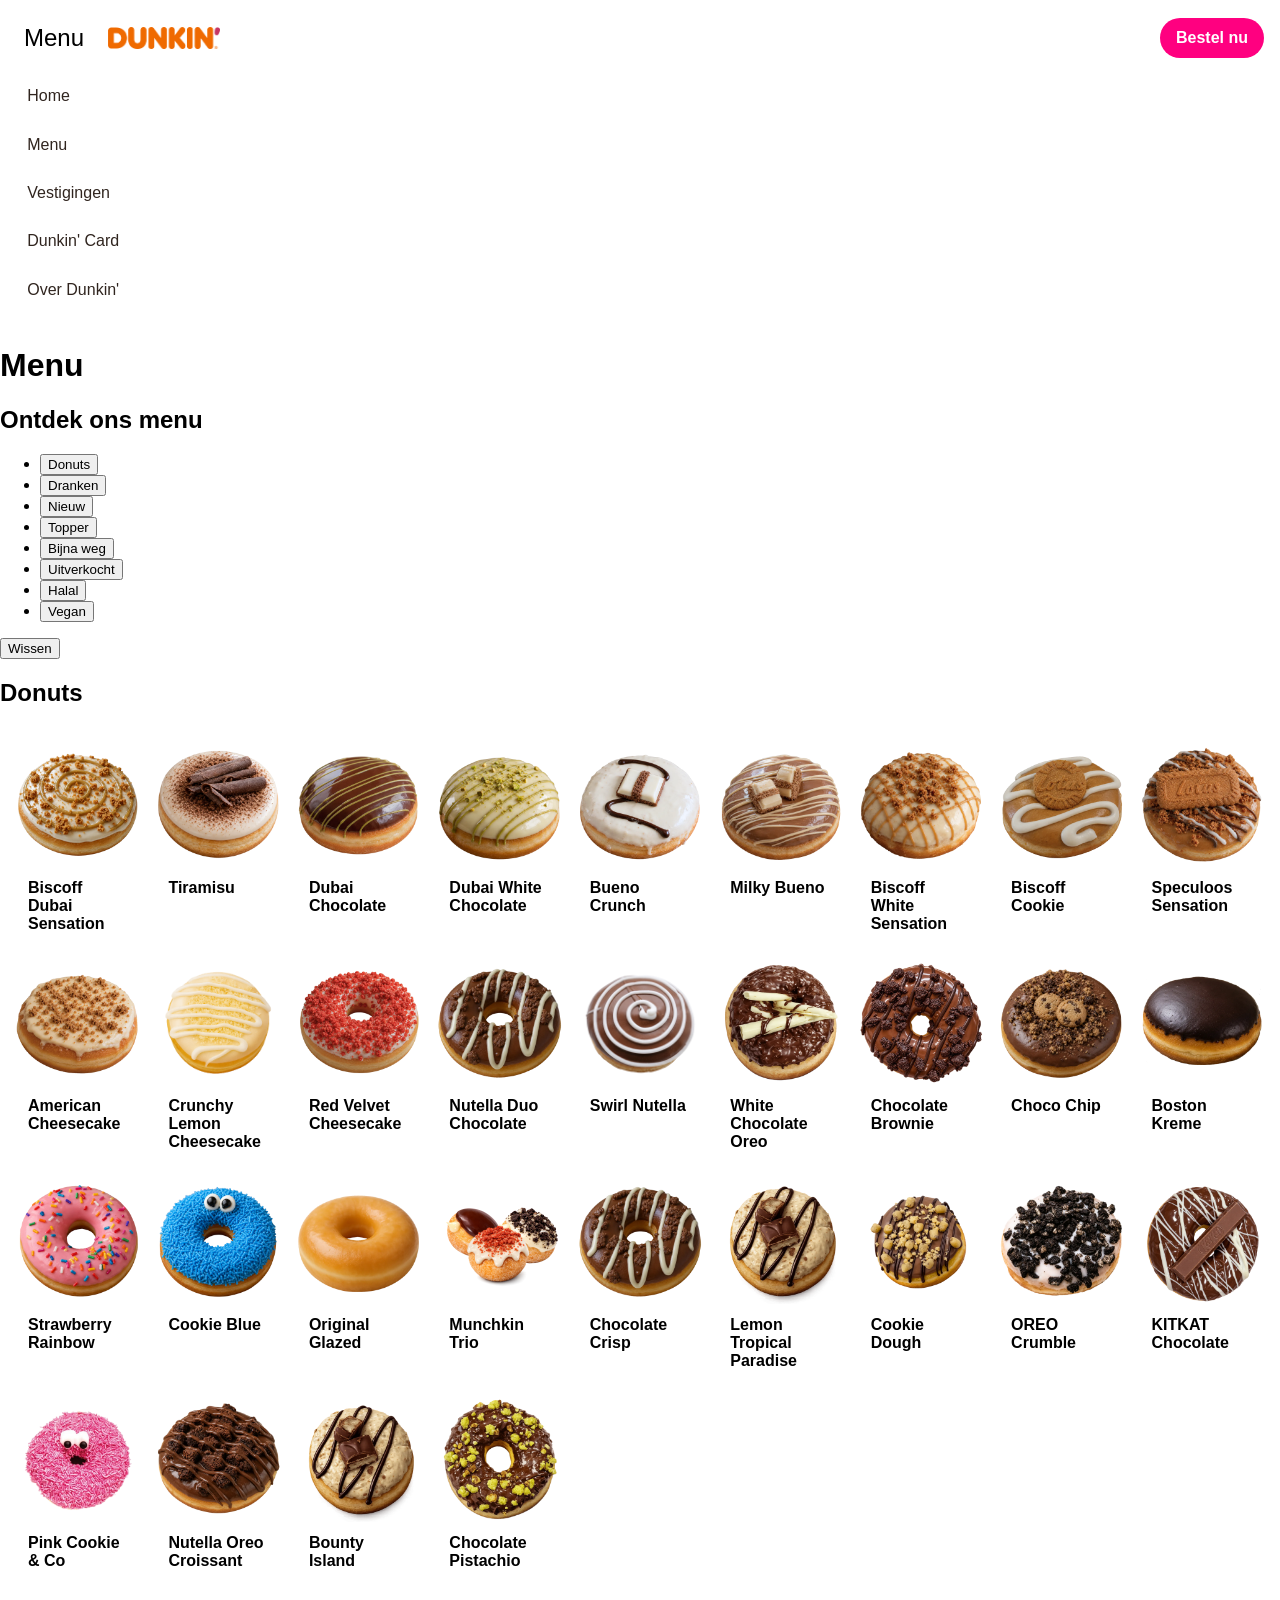
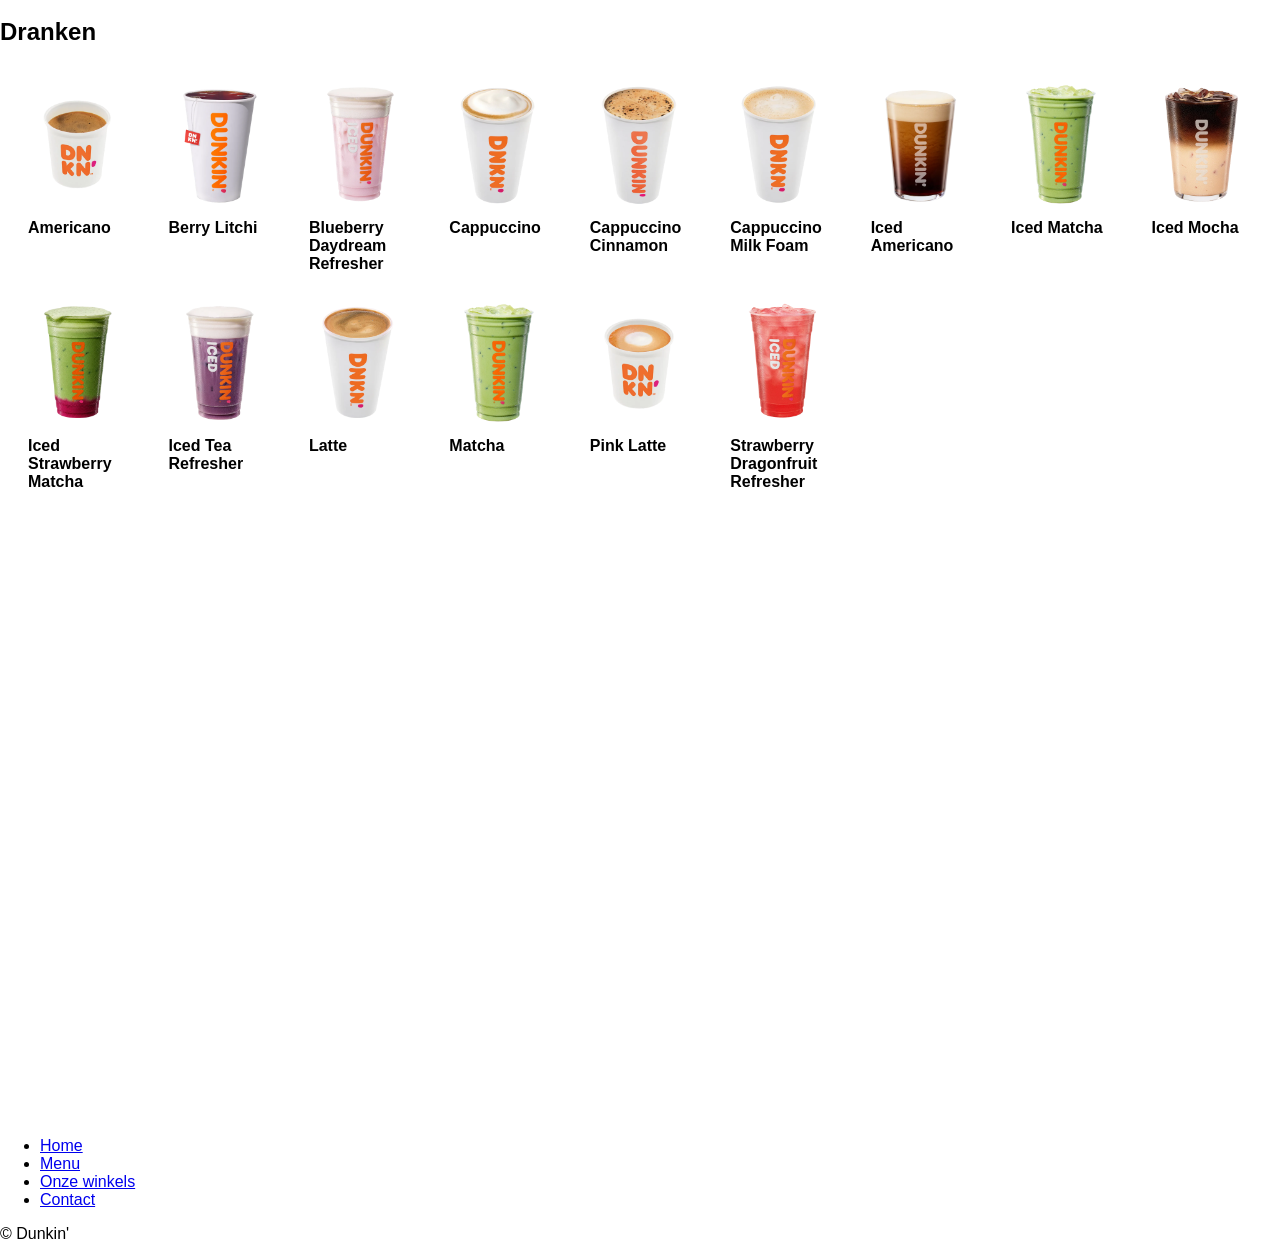
==== menu.html @ abeba7f8 "update website" ====
<!DOCTYPE html>
<html lang="en">

<head>
    <meta charset="UTF-8">
    <meta name="viewport" content="width=device-width, initial-scale=1.0">
    
    <title>menupage</title>
    <link href="styles/style.css"rel="stylesheet">
    <link rel="icon"  type="image/svg+xml" href="images/index_images/logos/dunkin_logo_klein.png">

</head>
<body>
    
    <header>

                <nav>

            <button type="button">
                Menu
            </button>

            <a href="index.html">
                <img src="images/index_images/logos/dunkin_logo_oranje.png" alt="Dunkin' home">
            </a>

            <a href="#">
                Bestel nu
            </a>

            
            <ul>
                <li>
                    <a href="index.html">Home</a>
                </li>

                <li>
                    <a href="menu.html">Menu</a>
                </li>

                <li>
                    <a href="#">Vestigingen</a>
                </li>

                <li>
                    <a href="#">Dunkin' Card</a>
                </li>

                <li>
                    <a href="#">Over Dunkin'</a>
                </li>
            </ul>

        </nav>

    </header>


    <main>

        <h1>Menu</h1>


        <section>

            <h2>Ontdek ons menu</h2>

            <nav>
                <ul>
                    <li>
                        <button type="button">Donuts</button>
                    </li>

                    <li>
                        <button type="button">Dranken</button>
                    </li>

                    <li>
                        <button type="button">Nieuw</button>
                    </li>

                    <li>
                        <button type="button">Topper</button>
                    </li>

                    <li>
                        <button type="button">Bijna weg</button>
                    </li>

                    <li>
                        <button type="button">Uitverkocht</button>
                    </li>

                    <li>
                        <button type="button">Halal</button>
                    </li>

                    <li>
                        <button type="button">Vegan</button>
                    </li>
                </ul>

                <button type="button">Wissen</button>
            </nav>

        </section>


        <section>

            <h2>Donuts</h2>

            <ul>

                <li>
                    <article>
                        <img
                            src="images/menu_images/speculoos_sensation.webp"
                            alt="Biscoff Dubai Sensation">
                        <h3>Biscoff Dubai Sensation</h3>
                    </article>
                </li>

                <li>
                    <article>
                        <img
                            src="images/menu_images/tiramisu_2.webp"
                            alt="Tiramisu">
                        <h3>Tiramisu</h3>
                    </article>
                </li>

                <li>
                    <article>
                        <img
                            src="images/menu_images/nutella_duo_chocolate.webp"
                            alt="Dubai Chocolate">
                        <h3>Dubai Chocolate</h3>
                    </article>
                </li>

                <li>
                    <article>
                        <img
                            src="images/menu_images/white_chocolate_pistachio.webp"
                            alt="Dubai White Chocolate">
                        <h3>Dubai White Chocolate</h3>
                    </article>
                </li>

                <li>
                    <article>
                        <img
                            src="images/menu_images/dubai_white_chocolate.webp"
                            alt="Bueno Crunch">
                        <h3>Bueno Crunch</h3>
                    </article>
                </li>

                <li>
                    <article>
                        <img
                            src="images/menu_images/biscoff_dubai_sensation.webp"
                            alt="Milky Bueno">
                        <h3>Milky Bueno</h3>
                    </article>
                </li>

                <li>
                    <article>
                        <img
                            src="images/index_images/product_fotos/donut_wit_glazuur_karamel.webp"
                            alt="Biscoff White Sensation">
                        <h3>Biscoff White Sensation</h3>
                    </article>
                </li>

                <li>
                    <article>
                        <img
                            src="images/menu_images/biscoff_cookie.webp"
                            alt="Biscoff Cookie">
                        <h3>Biscoff Cookie</h3>
                    </article>
                </li>

                <li>
                    <article>
                        <img
                            src="images/menu_images/biscoff_cookie_2.webp"
                            alt="Speculoos Sensation">
                        <h3>Speculoos Sensation</h3>
                    </article>
                </li>

                <li>
                    <article>
                        <img
                            src="images/menu_images/cookie_dough_2.webp"
                            alt="American Cheesecake">
                        <h3>American Cheesecake</h3>
                    </article>
                </li>

                <li>
                    <article>
                        <img
                            src="images/menu_images/crunchy_lemon_cheesecake.png"
                            alt="Crunchy Lemon Cheesecake">
                        <h3>Crunchy Lemon Cheesecake</h3>
                    </article>
                </li>

                <li>
                    <article>
                        <img
                            src="images/menu_images/red_velvet_cheesecake.webp"
                            alt="Red Velvet Cheesecake">
                        <h3>Red Velvet Cheesecake</h3>
                    </article>
                </li>

                <li>
                    <article>
                        <img
                            src="images/index_images/product_fotos/donut_chocolade_witte_drizzle.webp"
                            alt="Nutella Duo Chocolate">
                        <h3>Nutella Duo Chocolate</h3>
                    </article>
                </li>

                <li>
                    <article>
                        <img
                            src="images/menu_images/swirl_nutella.png"
                            alt="Swirl Nutella">
                        <h3>Swirl Nutella</h3>
                    </article>
                </li>

                <li>
                    <article>
                        <img
                            src="images/menu_images/white_chocolate_oreo.webp"
                            alt="White Chocolate Oreo">
                        <h3>White Chocolate Oreo</h3>
                    </article>
                </li>

                <li>
                    <article>
                        <img
                            src="images/menu_images/chocolate_brownie.webp"
                            alt="Chocolate Brownie">
                        <h3>Chocolate Brownie</h3>
                    </article>
                </li>

                <li>
                    <article>
                        <img
                            src="images/menu_images/oreo_crumble.webp"
                            alt="Choco Chip">
                        <h3>Choco Chip</h3>
                    </article>
                </li>

                <li>
                    <article>
                        <img
                            src="images/menu_images/boston_kreme.webp"
                            alt="Boston Kreme">
                        <h3>Boston Kreme</h3>
                    </article>
                </li>

                <li>
                    <article>
                        <img
                            src="images/menu_images/strawberry_rainbow.webp"
                            alt="Strawberry Rainbow">
                        <h3>Strawberry Rainbow</h3>
                    </article>
                </li>

                <li>
                    <article>
                        <img
                            src="images/menu_images/cookie_blue.webp"
                            alt="Cookie Blue">
                        <h3>Cookie Blue</h3>
                    </article>
                </li>

                <li>
                    <article>
                        <img
                            src="images/menu_images/original_glazed.webp"
                            alt="Original Glazed">
                        <h3>Original Glazed</h3>
                    </article>
                </li>

                <li>
                    <article>
                        <img
                            src="images/menu_images/munchkins.png"
                            alt="Munchkin Trio">
                        <h3>Munchkin Trio</h3>
                    </article>
                </li>

                <li>
                    <article>
                        <img
                            src="images/menu_images/chocolate_crisp.webp"
                            alt="Chocolate Crisp">
                        <h3>Chocolate Crisp</h3>
                    </article>
                </li>

                <li>
                    <article>
                        <img
                            src="images/menu_images/lemon_tropical_paradise.webp"
                            alt="Lemon Tropical Paradise">
                        <h3>Lemon Tropical Paradise</h3>
                    </article>
                </li>

                <li>
                    <article>
                        <img
                            src="images/index_images/product_fotos/donut_chocolade_pinda.webp"
                            alt="Cookie Dough">
                        <h3>Cookie Dough</h3>
                    </article>
                </li>

                <li>
                    <article>
                        <img
                            src="images/menu_images/oreo_crumble_2.webp"
                            alt="OREO Crumble">
                        <h3>OREO Crumble</h3>
                    </article>
                </li>

                <li>
                    <article>
                        <img
                            src="images/menu_images/kitkat_chocolate.webp"
                            alt="KITKAT Chocolate">
                        <h3>KITKAT Chocolate</h3>
                    </article>
                </li>

                <li>
                    <article>
                        <img
                            src="images/menu_images/pink_cookie_and_co.webp"
                            alt="Pink Cookie &amp; Co">
                        <h3>Pink Cookie &amp; Co</h3>
                    </article>
                </li>

                <li>
                    <article>
                        <img
                            src="images/menu_images/cookie_dough.webp"
                            alt="Nutella Oreo Croissant">
                        <h3>Nutella Oreo Croissant</h3>
                    </article>
                </li>

                <li>
                    <article>
                        <img
                            src="images/menu_images/lemon_tropical_paradise.webp"
                            alt="Bounty Island">
                        <h3>Bounty Island</h3>
                    </article>
                </li>

                <li>
                    <article>
                        <img
                            src="images/menu_images/chocolate_pistachio_2.webp"
                            alt="Chocolate Pistachio">
                        <h3>Chocolate Pistachio</h3>
                    </article>
                </li>

            </ul>

        </section>


        <section>

            <h2>Dranken</h2>

            <ul>

                <li>
                    <article>
                        <img
                            src="images/menu_images/americano.webp"
                            alt="Americano">
                        <h3>Americano</h3>
                    </article>
                </li>

                <li>
                    <article>
                        <img
                            src="images/menu_images/berry_litchi.webp"
                            alt="Berry Litchi">
                        <h3>Berry Litchi</h3>
                    </article>
                </li>

                <li>
                    <article>
                        <img
                            src="images/menu_images/blueberry_daydream_refresher.webp"
                            alt="Blueberry Daydream Refresher">
                        <h3>Blueberry Daydream Refresher</h3>
                    </article>
                </li>

                <li>
                    <article>
                        <img
                            src="images/menu_images/cappuccino.webp"
                            alt="Cappuccino">
                        <h3>Cappuccino</h3>
                    </article>
                </li>

                <li>
                    <article>
                        <img
                            src="images/menu_images/cappuccino_cinnamon.webp"
                            alt="Cappuccino Cinnamon">
                        <h3>Cappuccino Cinnamon</h3>
                    </article>
                </li>

                <li>
                    <article>
                        <img
                            src="images/menu_images/cappuccino_milk_foam.webp"
                            alt="Cappuccino met melkschuim">
                        <h3>Cappuccino Milk Foam</h3>
                    </article>
                </li>

                <li>
                    <article>
                        <img
                            src="images/menu_images/iced_americano.webp"
                            alt="Iced Americano">
                        <h3>Iced Americano</h3>
                    </article>
                </li>

                <li>
                    <article>
                        <img
                            src="images/menu_images/matcha.webp"
                            alt="Iced Matcha">
                        <h3>Iced Matcha</h3>
                    </article>
                </li>

                <li>
                    <article>
                        <img
                            src="images/menu_images/iced_mocha_2.webp"
                            alt="Iced Mocha">
                        <h3>Iced Mocha</h3>
                    </article>
                </li>

                <li>
                    <article>
                        <img
                            src="images/menu_images/iced_strawberry_matcha_2.webp"
                            alt="Iced Strawberry Matcha">
                        <h3>Iced Strawberry Matcha</h3>
                    </article>
                </li>

                <li>
                    <article>
                        <img
                            src="images/menu_images/iced_tea_refresher.webp"
                            alt="Iced Tea Refresher">
                        <h3>Iced Tea Refresher</h3>
                    </article>
                </li>

                <li>
                    <article>
                        <img
                            src="images/menu_images/latte.webp"
                            alt="Latte">
                        <h3>Latte</h3>
                    </article>
                </li>

                <li>
                    <article>
                        <img
                            src="images/menu_images/matcha.webp"
                            alt="Matcha">
                        <h3>Matcha</h3>
                    </article>
                </li>

                <li>
                    <article>
                        <img
                            src="images/menu_images/pink_latte.webp"
                            alt="Pink Latte">
                        <h3>Pink Latte</h3>
                    </article>
                </li>

                <li>
                    <article>
                        <img
                            src="images/menu_images/strawberry_dragonfruit_refresher.webp"
                            alt="Strawberry Dragonfruit Refresher">
                        <h3>Strawberry Dragonfruit Refresher</h3>
                    </article>
                </li>

            </ul>

        </section>

    </main>


    <footer>

        <a href="index.html">
            <img
                src="images/index_images/logos/dunkin_logo_wit.png"
                alt="Dunkin'">
        </a>

        <nav>
            <ul>
                <li>
                    <a href="index.html">Home</a>
                </li>

                <li>
                    <a href="menu.html">Menu</a>
                </li>

                <li>
                    <a href="#">Onze winkels</a>
                </li>

                <li>
                    <a href="#">Contact</a>
                </li>
            </ul>
        </nav>

        <p>&copy; Dunkin'</p>

    </footer>   

</body>
</html>
---- styles/style.css ----
/*********************/
/* CSS REMEDY */
/*********************/

*, *::after, *::before {
    box-sizing: border-box;
}

body {
    margin: 0;
    width: 100%;
    font-family: Arial, sans-serif;
}

header,
main {
    width: 100%;
}


/*****************************/
/* CUSTOM PROPERTIES */
/*****************************/

:root {
    --color-text: #111;
    --color-background: #eee;
}


/*************************/
/* ALGEMENE STYLING */
/*************************/

/* Header */

header nav {
    display: grid;
    grid-template-columns: auto minmax(0, 1fr) auto;
    align-items: center;
    gap: 1rem;
    padding: 1rem;
}

header nav img {
    display: block;
    width: 7rem;
    height: auto;
}

header nav button {
    font-size: 1.5rem;
    border: 0;
    background: white;
    padding: .5rem;
    cursor: pointer;
}

header nav > a:last-of-type {
    background: #ff0080;
    color: white;
    padding: .7rem 1rem;
    border-radius: 2rem;
    text-decoration: none;
    font-weight: bold;
}

header nav ul {
    grid-column: 1 / -1;
    display: grid;
    gap: .5rem;
    list-style: none;
    padding: 0;
    margin: 0;
}

header nav li a {
    display: block;
    padding: .7rem;
    color: #30251f;
    text-decoration: none;
}


/*************************/
/* MAIN */
/*************************/

section > ul {
    display: grid;
    grid-template-columns: repeat(auto-fit, minmax(7rem, 1fr));
    gap: 1rem;

    padding: 1rem;
    margin: 0;

    list-style: none;
}

section > ul li {
    min-width: 0;
}


/*************************/
/* PRODUCT KAARTEN */
/*************************/

article {
    overflow: hidden;
    border-radius: 2rem;
    background: white;
}

article img {
    display: block;
    width: 100%;
    aspect-ratio: 1 / 1;
    object-fit: contain;
}

article h3 {
    margin: 0;
    padding: .75rem;
    font-size: 1rem;
}


/*************************/
/* FOOTER */
/*************************/


/*************************/
/* INDEX PAGINA */
/*************************/


/*************************/
/* MENU PAGINA */
/*************************/
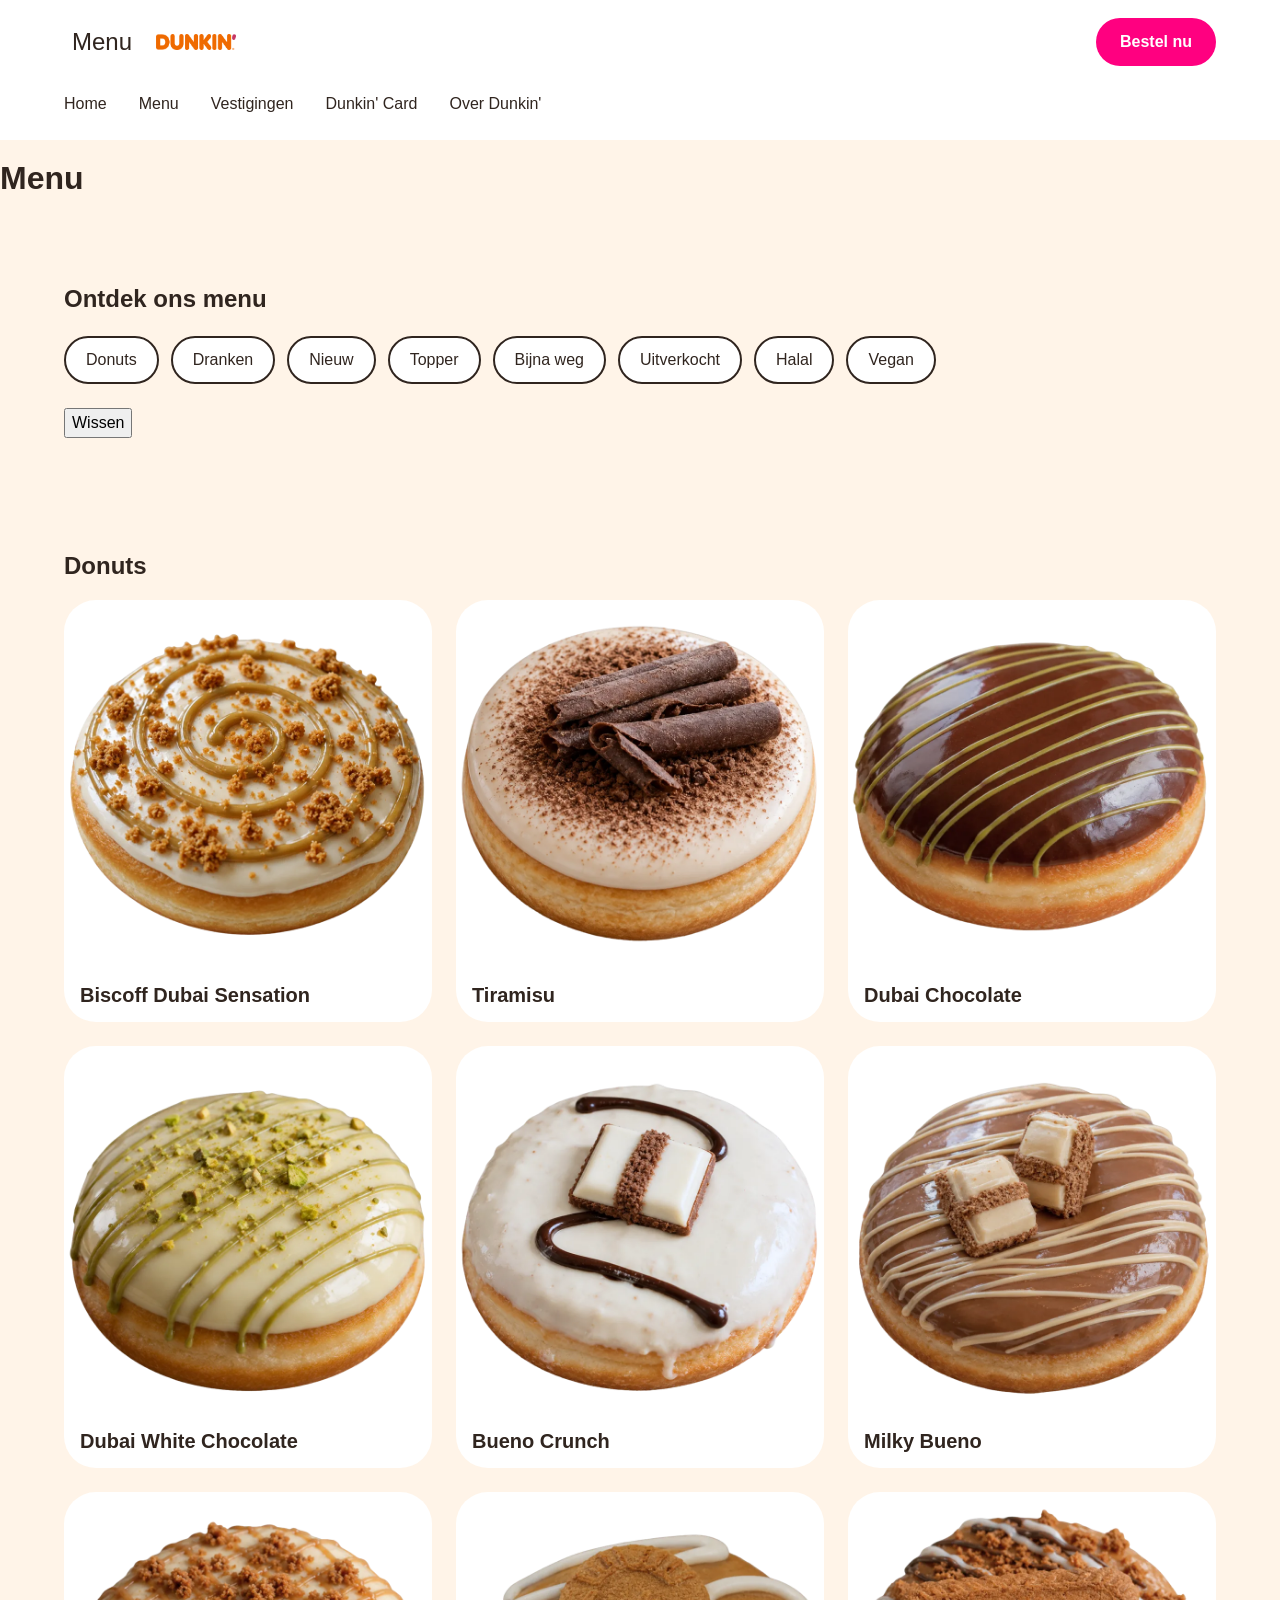
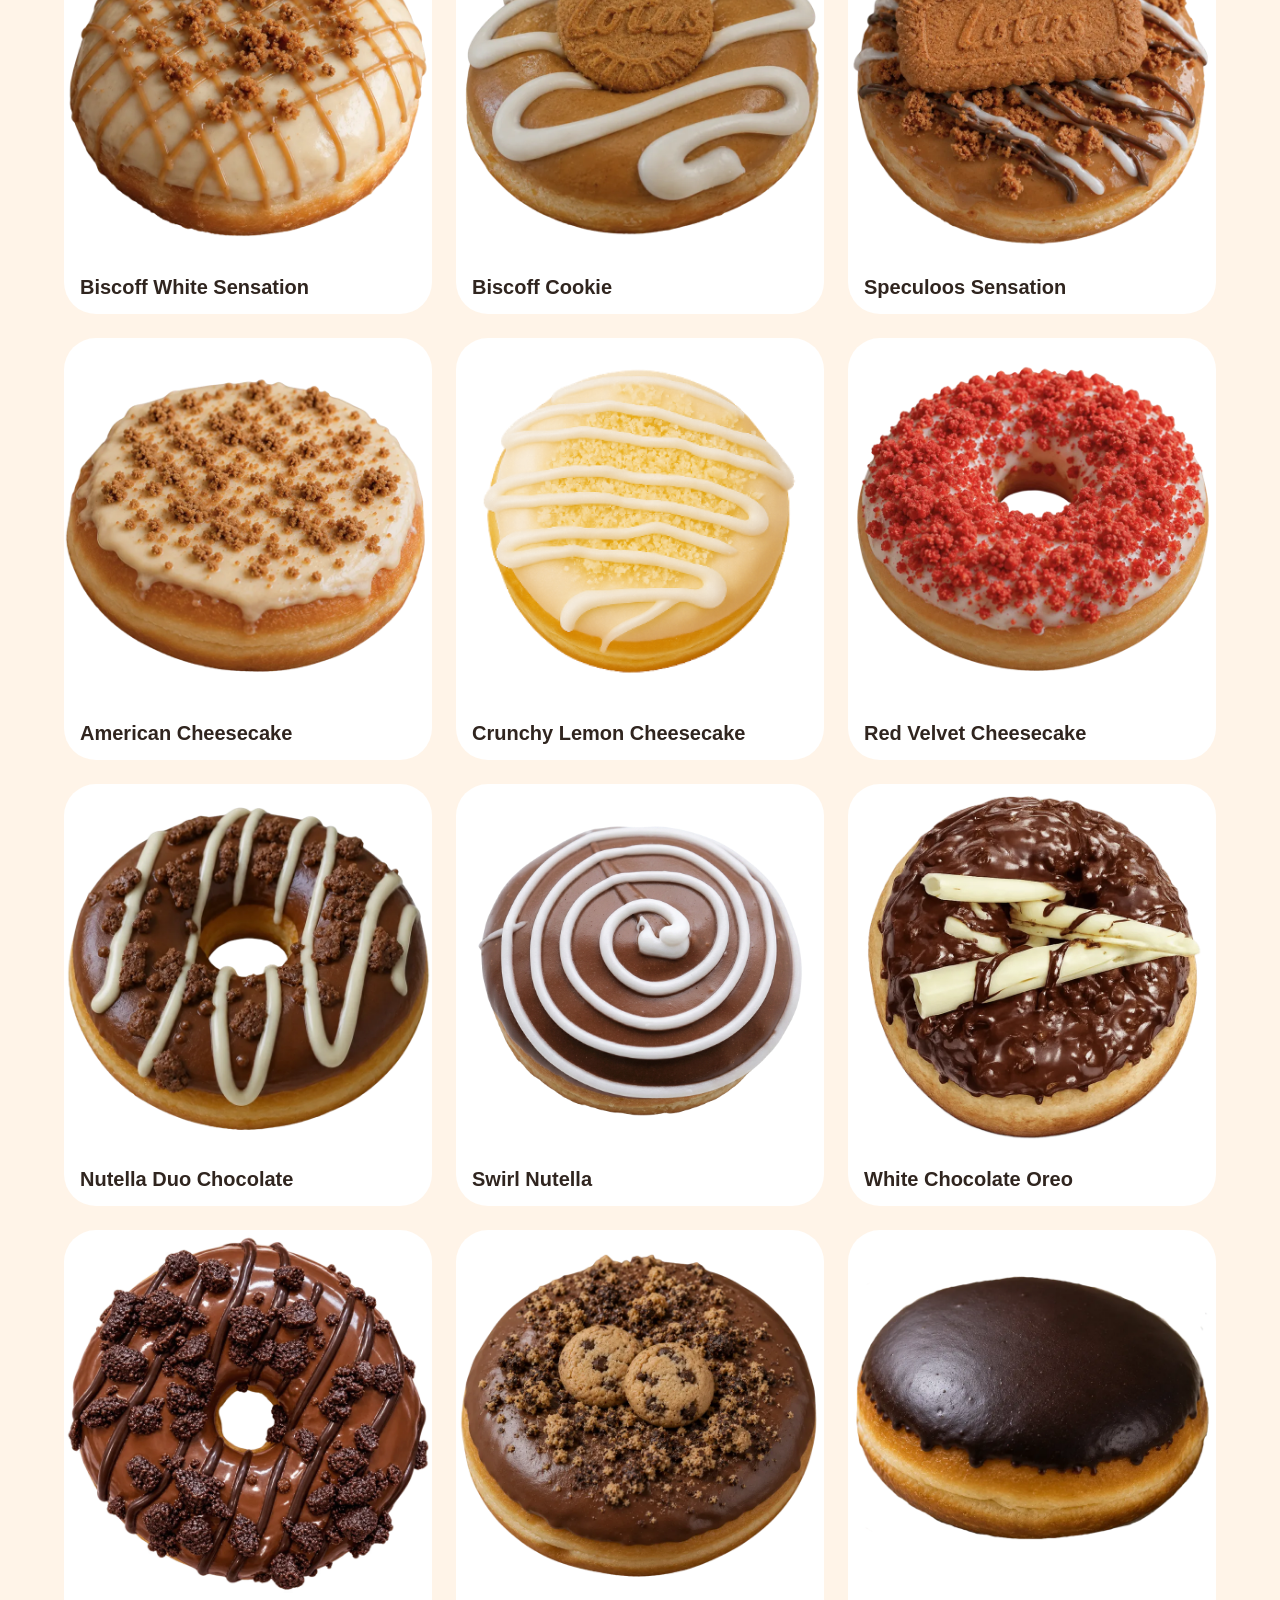
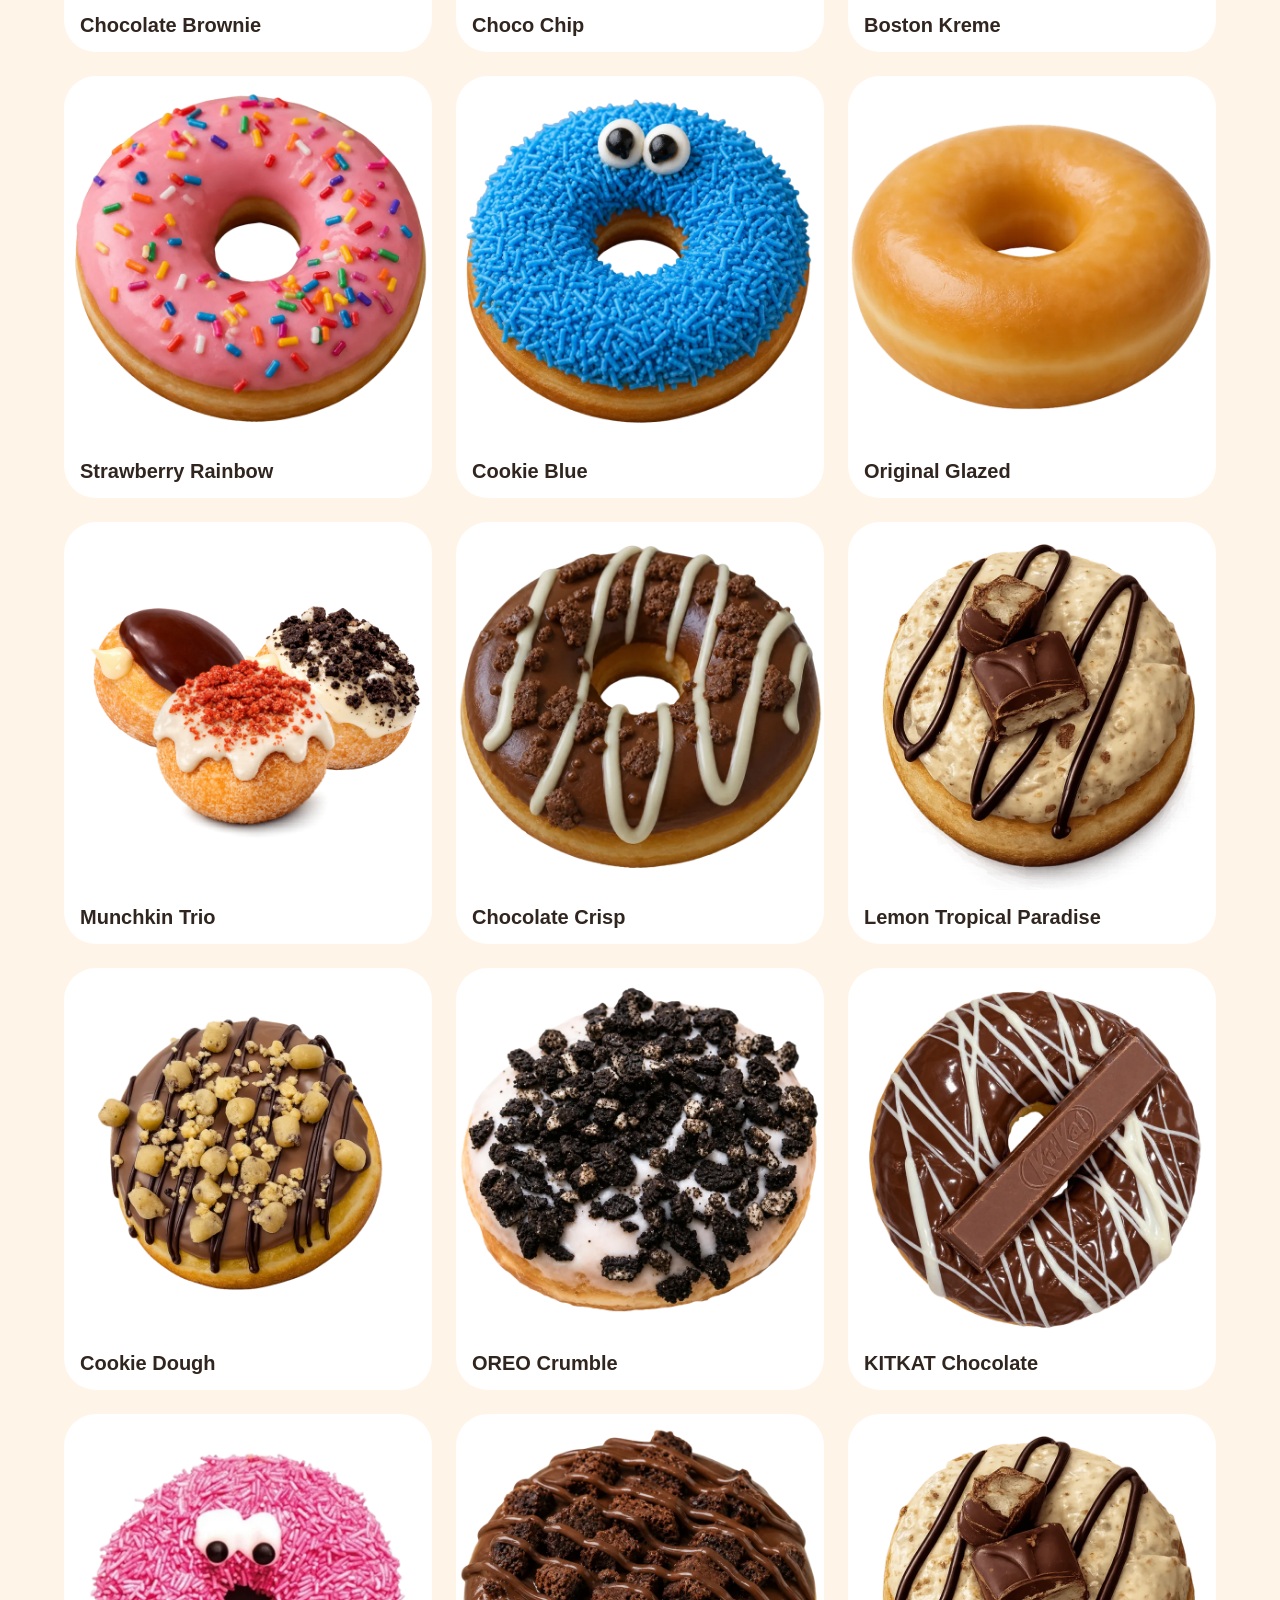
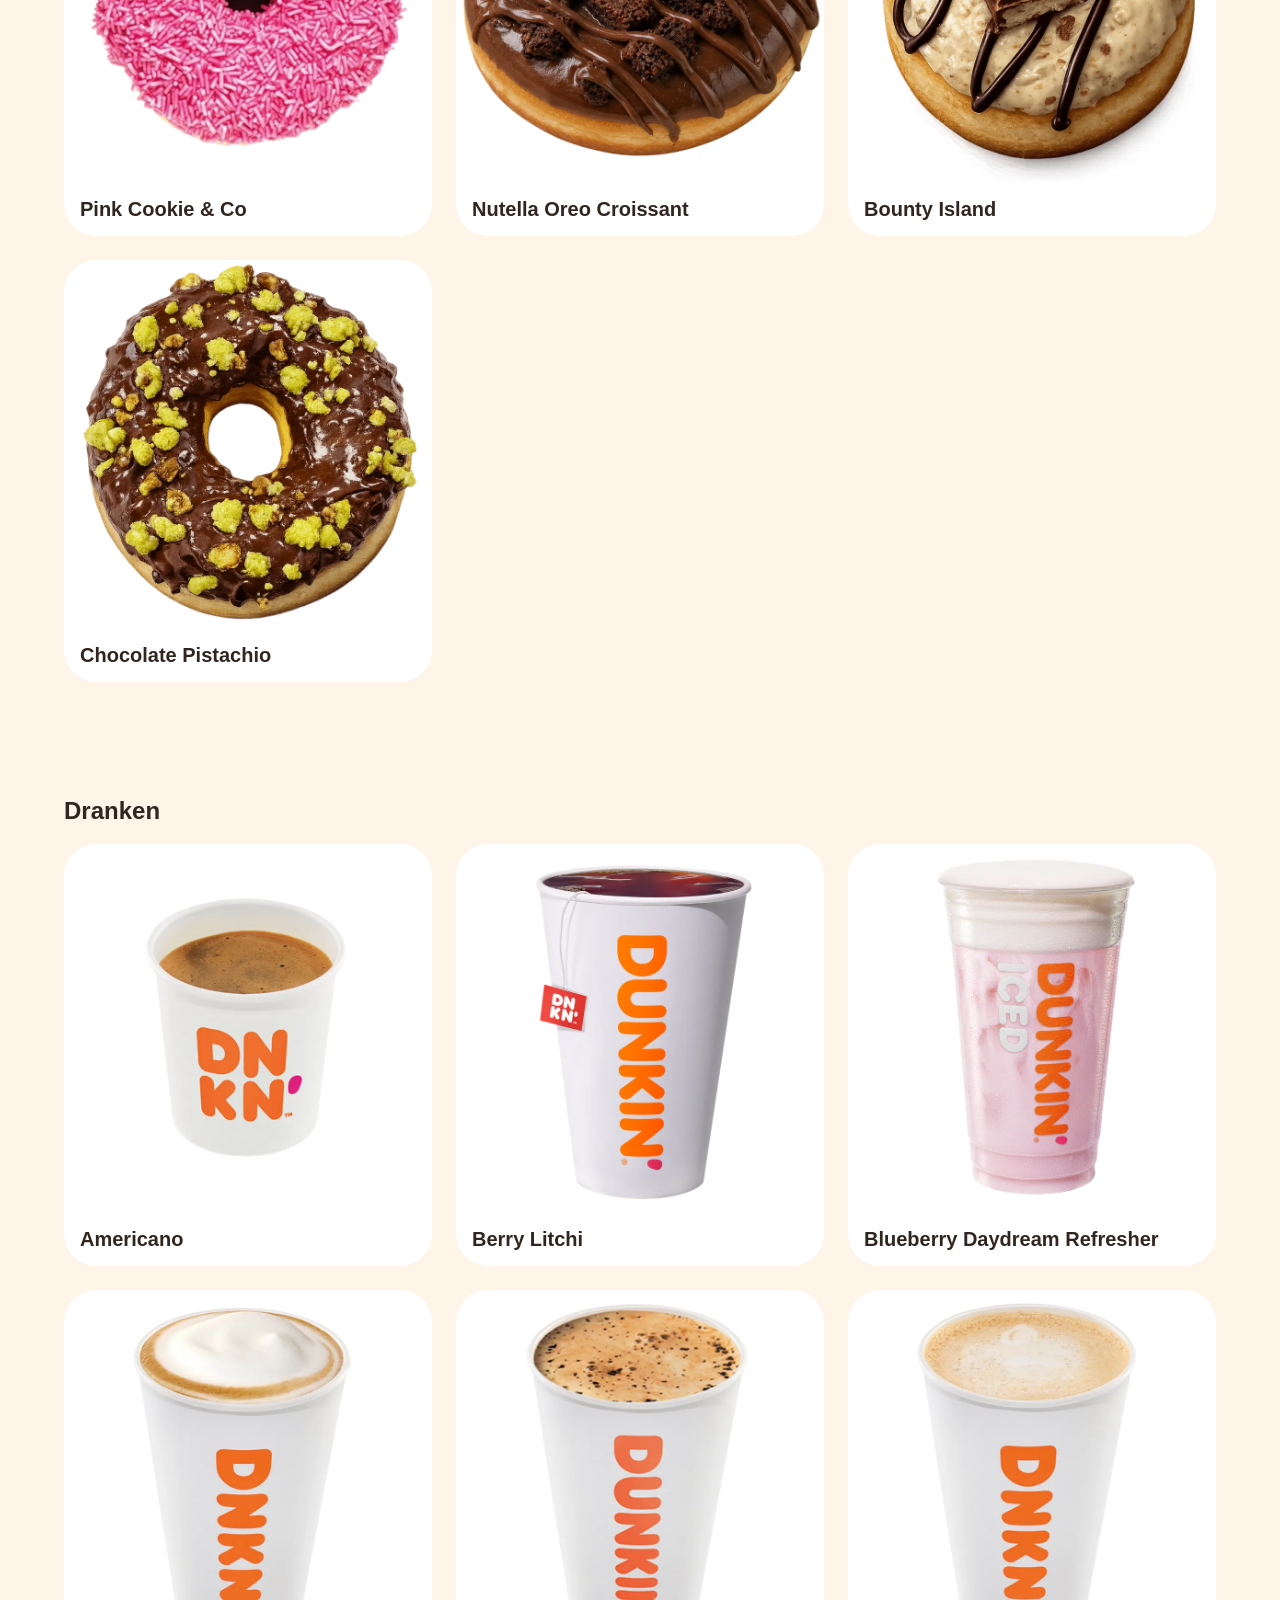
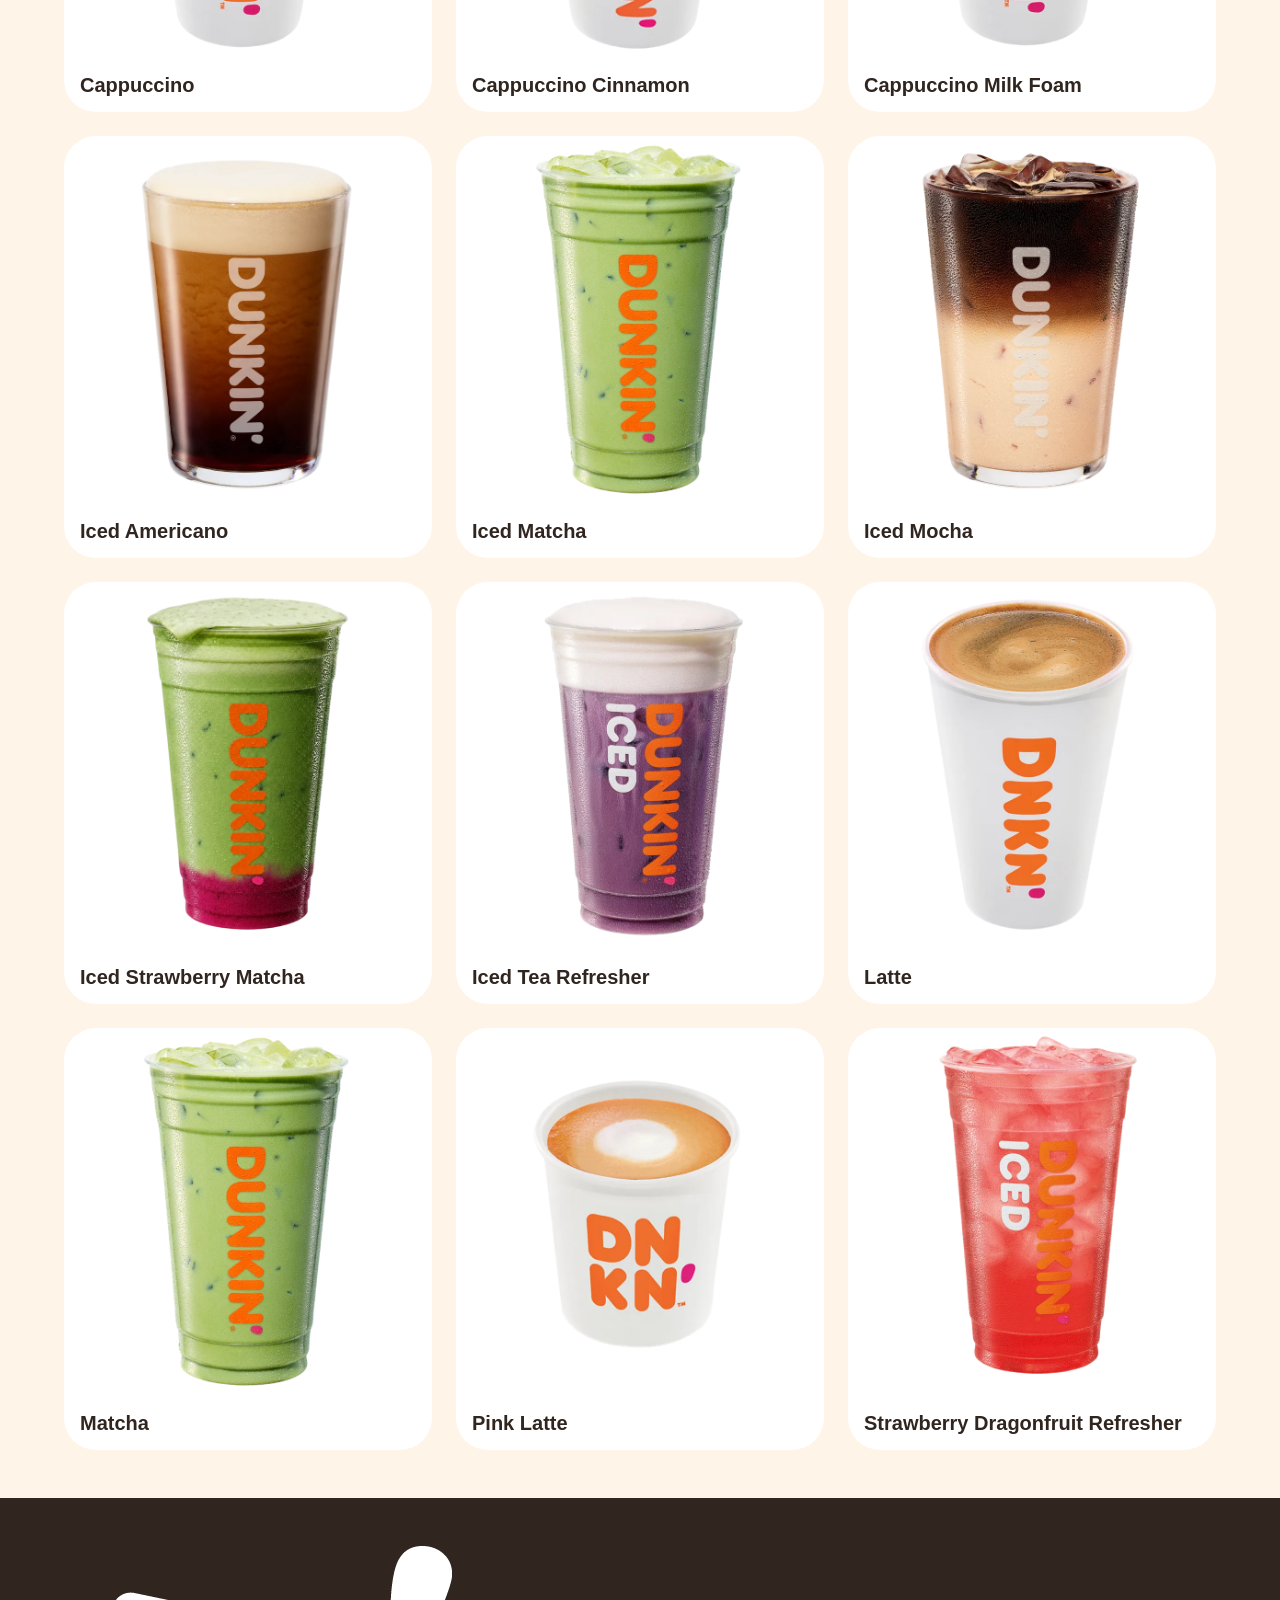
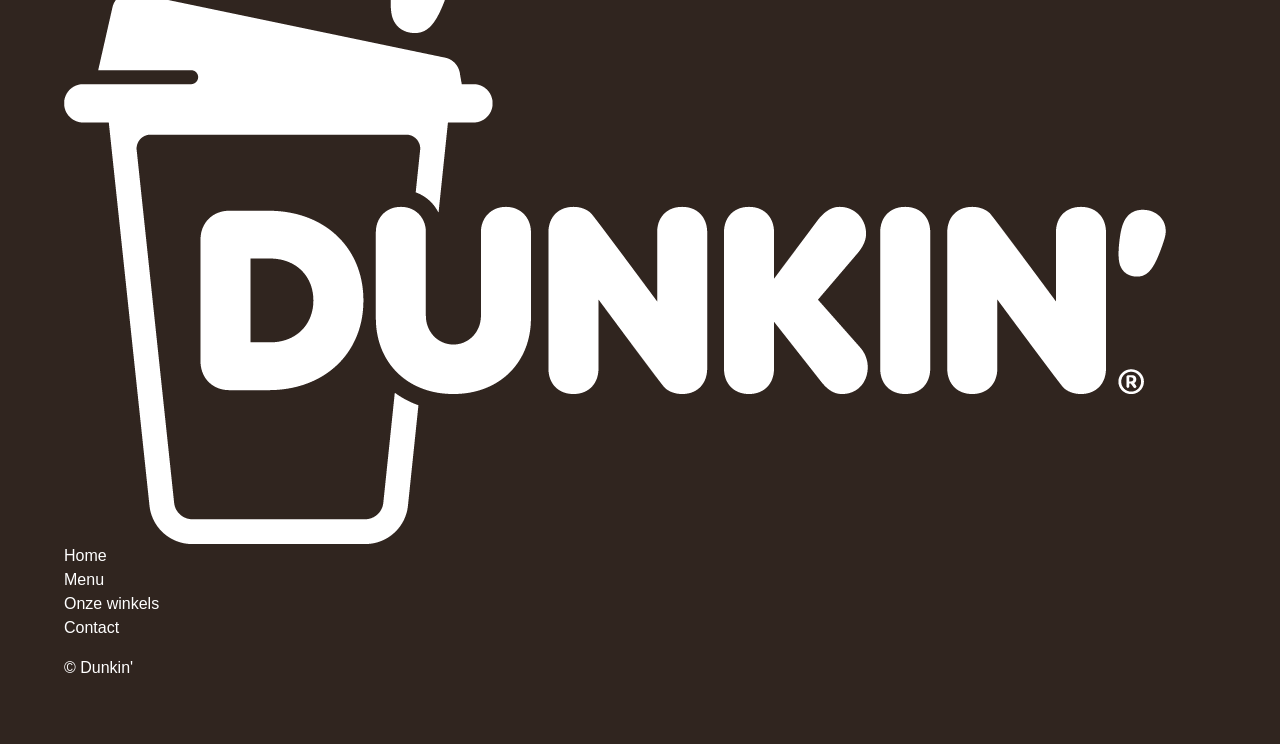
==== commit 4bcba692: "update website" ====
--- a/menu.html
+++ b/menu.html
@@ -1,35 +1,38 @@
 <!DOCTYPE html>
-<html lang="en">
+<html lang="nl">
 
 <head>
     <meta charset="UTF-8">
     <meta name="viewport" content="width=device-width, initial-scale=1.0">
-    
-    <title>menupage</title>
-    <link href="styles/style.css"rel="stylesheet">
-    <link rel="icon"  type="image/svg+xml" href="images/index_images/logos/dunkin_logo_klein.png">
-
+
+    <title>Dunkin' menu</title>
+
+    <link href="styles/style.css" rel="stylesheet">
+    <link rel="icon" type="image/svg+xml" href="images/index_images/logos/dunkin_logo_klein.png">
 </head>
+
 <body>
-    
+
     <header>
 
-                <nav>
+        <nav>
 
             <button type="button">
                 Menu
             </button>
 
             <a href="index.html">
-                <img src="images/index_images/logos/dunkin_logo_oranje.png" alt="Dunkin' home">
+                <img
+                    src="images/index_images/logos/dunkin_logo_oranje.png"
+                    alt="Dunkin' home">
             </a>
 
             <a href="#">
                 Bestel nu
             </a>
 
-            
             <ul>
+
                 <li>
                     <a href="index.html">Home</a>
                 </li>
@@ -49,6 +52,7 @@
                 <li>
                     <a href="#">Over Dunkin'</a>
                 </li>
+
             </ul>
 
         </nav>
@@ -65,43 +69,45 @@
 
             <h2>Ontdek ons menu</h2>
 
-            <nav>
-                <ul>
-                    <li>
-                        <button type="button">Donuts</button>
-                    </li>
-
-                    <li>
-                        <button type="button">Dranken</button>
-                    </li>
-
-                    <li>
-                        <button type="button">Nieuw</button>
-                    </li>
-
-                    <li>
-                        <button type="button">Topper</button>
-                    </li>
-
-                    <li>
-                        <button type="button">Bijna weg</button>
-                    </li>
-
-                    <li>
-                        <button type="button">Uitverkocht</button>
-                    </li>
-
-                    <li>
-                        <button type="button">Halal</button>
-                    </li>
-
-                    <li>
-                        <button type="button">Vegan</button>
-                    </li>
-                </ul>
-
-                <button type="button">Wissen</button>
-            </nav>
+            <ul class="filters">
+
+                <li>
+                    <button type="button">Donuts</button>
+                </li>
+
+                <li>
+                    <button type="button">Dranken</button>
+                </li>
+
+                <li>
+                    <button type="button">Nieuw</button>
+                </li>
+
+                <li>
+                    <button type="button">Topper</button>
+                </li>
+
+                <li>
+                    <button type="button">Bijna weg</button>
+                </li>
+
+                <li>
+                    <button type="button">Uitverkocht</button>
+                </li>
+
+                <li>
+                    <button type="button">Halal</button>
+                </li>
+
+                <li>
+                    <button type="button">Vegan</button>
+                </li>
+
+            </ul>
+
+            <button type="button">
+                Wissen
+            </button>
 
         </section>
 
@@ -110,284 +116,407 @@
 
             <h2>Donuts</h2>
 
-            <ul>
-
-                <li>
-                    <article>
+            <ul class="products">
+
+                <li>
+                    <article>
+
                         <img
                             src="images/menu_images/speculoos_sensation.webp"
                             alt="Biscoff Dubai Sensation">
+
                         <h3>Biscoff Dubai Sensation</h3>
-                    </article>
-                </li>
-
-                <li>
-                    <article>
+
+                    </article>
+                </li>
+
+
+                <li>
+                    <article>
+
                         <img
                             src="images/menu_images/tiramisu_2.webp"
                             alt="Tiramisu">
+
                         <h3>Tiramisu</h3>
-                    </article>
-                </li>
-
-                <li>
-                    <article>
+
+                    </article>
+                </li>
+
+
+                <li>
+                    <article>
+
                         <img
                             src="images/menu_images/nutella_duo_chocolate.webp"
                             alt="Dubai Chocolate">
+
                         <h3>Dubai Chocolate</h3>
-                    </article>
-                </li>
-
-                <li>
-                    <article>
+
+                    </article>
+                </li>
+
+
+                <li>
+                    <article>
+
                         <img
                             src="images/menu_images/white_chocolate_pistachio.webp"
                             alt="Dubai White Chocolate">
+
                         <h3>Dubai White Chocolate</h3>
-                    </article>
-                </li>
-
-                <li>
-                    <article>
+
+                    </article>
+                </li>
+
+
+                <li>
+                    <article>
+
                         <img
                             src="images/menu_images/dubai_white_chocolate.webp"
                             alt="Bueno Crunch">
+
                         <h3>Bueno Crunch</h3>
-                    </article>
-                </li>
-
-                <li>
-                    <article>
+
+                    </article>
+                </li>
+
+
+                <li>
+                    <article>
+
                         <img
                             src="images/menu_images/biscoff_dubai_sensation.webp"
                             alt="Milky Bueno">
+
                         <h3>Milky Bueno</h3>
-                    </article>
-                </li>
-
-                <li>
-                    <article>
+
+                    </article>
+                </li>
+
+
+                <li>
+                    <article>
+
                         <img
                             src="images/index_images/product_fotos/donut_wit_glazuur_karamel.webp"
                             alt="Biscoff White Sensation">
+
                         <h3>Biscoff White Sensation</h3>
-                    </article>
-                </li>
-
-                <li>
-                    <article>
+
+                    </article>
+                </li>
+
+
+                <li>
+                    <article>
+
                         <img
                             src="images/menu_images/biscoff_cookie.webp"
                             alt="Biscoff Cookie">
+
                         <h3>Biscoff Cookie</h3>
-                    </article>
-                </li>
-
-                <li>
-                    <article>
+
+                    </article>
+                </li>
+
+
+                <li>
+                    <article>
+
                         <img
                             src="images/menu_images/biscoff_cookie_2.webp"
                             alt="Speculoos Sensation">
+
                         <h3>Speculoos Sensation</h3>
-                    </article>
-                </li>
-
-                <li>
-                    <article>
+
+                    </article>
+                </li>
+
+
+                <li>
+                    <article>
+
                         <img
                             src="images/menu_images/cookie_dough_2.webp"
                             alt="American Cheesecake">
+
                         <h3>American Cheesecake</h3>
-                    </article>
-                </li>
-
-                <li>
-                    <article>
+
+                    </article>
+                </li>
+
+
+                <li>
+                    <article>
+
                         <img
                             src="images/menu_images/crunchy_lemon_cheesecake.png"
                             alt="Crunchy Lemon Cheesecake">
+
                         <h3>Crunchy Lemon Cheesecake</h3>
-                    </article>
-                </li>
-
-                <li>
-                    <article>
+
+                    </article>
+                </li>
+
+
+                <li>
+                    <article>
+
                         <img
                             src="images/menu_images/red_velvet_cheesecake.webp"
                             alt="Red Velvet Cheesecake">
+
                         <h3>Red Velvet Cheesecake</h3>
-                    </article>
-                </li>
-
-                <li>
-                    <article>
+
+                    </article>
+                </li>
+
+
+                <li>
+                    <article>
+
                         <img
                             src="images/index_images/product_fotos/donut_chocolade_witte_drizzle.webp"
                             alt="Nutella Duo Chocolate">
+
                         <h3>Nutella Duo Chocolate</h3>
-                    </article>
-                </li>
-
-                <li>
-                    <article>
+
+                    </article>
+                </li>
+
+
+                <li>
+                    <article>
+
                         <img
                             src="images/menu_images/swirl_nutella.png"
                             alt="Swirl Nutella">
+
                         <h3>Swirl Nutella</h3>
-                    </article>
-                </li>
-
-                <li>
-                    <article>
+
+                    </article>
+                </li>
+
+
+                <li>
+                    <article>
+
                         <img
                             src="images/menu_images/white_chocolate_oreo.webp"
                             alt="White Chocolate Oreo">
+
                         <h3>White Chocolate Oreo</h3>
-                    </article>
-                </li>
-
-                <li>
-                    <article>
+
+                    </article>
+                </li>
+
+
+                <li>
+                    <article>
+
                         <img
                             src="images/menu_images/chocolate_brownie.webp"
                             alt="Chocolate Brownie">
+
                         <h3>Chocolate Brownie</h3>
-                    </article>
-                </li>
-
-                <li>
-                    <article>
+
+                    </article>
+                </li>
+
+
+                <li>
+                    <article>
+
                         <img
                             src="images/menu_images/oreo_crumble.webp"
                             alt="Choco Chip">
+
                         <h3>Choco Chip</h3>
-                    </article>
-                </li>
-
-                <li>
-                    <article>
+
+                    </article>
+                </li>
+
+
+                <li>
+                    <article>
+
                         <img
                             src="images/menu_images/boston_kreme.webp"
                             alt="Boston Kreme">
+
                         <h3>Boston Kreme</h3>
-                    </article>
-                </li>
-
-                <li>
-                    <article>
+
+                    </article>
+                </li>
+
+
+                <li>
+                    <article>
+
                         <img
                             src="images/menu_images/strawberry_rainbow.webp"
                             alt="Strawberry Rainbow">
+
                         <h3>Strawberry Rainbow</h3>
-                    </article>
-                </li>
-
-                <li>
-                    <article>
+
+                    </article>
+                </li>
+
+
+                <li>
+                    <article>
+
                         <img
                             src="images/menu_images/cookie_blue.webp"
                             alt="Cookie Blue">
+
                         <h3>Cookie Blue</h3>
-                    </article>
-                </li>
-
-                <li>
-                    <article>
+
+                    </article>
+                </li>
+
+
+                <li>
+                    <article>
+
                         <img
                             src="images/menu_images/original_glazed.webp"
                             alt="Original Glazed">
+
                         <h3>Original Glazed</h3>
-                    </article>
-                </li>
-
-                <li>
-                    <article>
+
+                    </article>
+                </li>
+
+
+                <li>
+                    <article>
+
                         <img
                             src="images/menu_images/munchkins.png"
                             alt="Munchkin Trio">
+
                         <h3>Munchkin Trio</h3>
-                    </article>
-                </li>
-
-                <li>
-                    <article>
+
+                    </article>
+                </li>
+
+
+                <li>
+                    <article>
+
                         <img
                             src="images/menu_images/chocolate_crisp.webp"
                             alt="Chocolate Crisp">
+
                         <h3>Chocolate Crisp</h3>
-                    </article>
-                </li>
-
-                <li>
-                    <article>
+
+                    </article>
+                </li>
+
+
+                <li>
+                    <article>
+
                         <img
                             src="images/menu_images/lemon_tropical_paradise.webp"
                             alt="Lemon Tropical Paradise">
+
                         <h3>Lemon Tropical Paradise</h3>
-                    </article>
-                </li>
-
-                <li>
-                    <article>
+
+                    </article>
+                </li>
+
+
+                <li>
+                    <article>
+
                         <img
                             src="images/index_images/product_fotos/donut_chocolade_pinda.webp"
                             alt="Cookie Dough">
+
                         <h3>Cookie Dough</h3>
-                    </article>
-                </li>
-
-                <li>
-                    <article>
+
+                    </article>
+                </li>
+
+
+                <li>
+                    <article>
+
                         <img
                             src="images/menu_images/oreo_crumble_2.webp"
                             alt="OREO Crumble">
+
                         <h3>OREO Crumble</h3>
-                    </article>
-                </li>
-
-                <li>
-                    <article>
+
+                    </article>
+                </li>
+
+
+                <li>
+                    <article>
+
                         <img
                             src="images/menu_images/kitkat_chocolate.webp"
                             alt="KITKAT Chocolate">
+
                         <h3>KITKAT Chocolate</h3>
-                    </article>
-                </li>
-
-                <li>
-                    <article>
+
+                    </article>
+                </li>
+
+
+                <li>
+                    <article>
+
                         <img
                             src="images/menu_images/pink_cookie_and_co.webp"
                             alt="Pink Cookie &amp; Co">
+
                         <h3>Pink Cookie &amp; Co</h3>
-                    </article>
-                </li>
-
-                <li>
-                    <article>
+
+                    </article>
+                </li>
+
+
+                <li>
+                    <article>
+
                         <img
                             src="images/menu_images/cookie_dough.webp"
                             alt="Nutella Oreo Croissant">
+
                         <h3>Nutella Oreo Croissant</h3>
-                    </article>
-                </li>
-
-                <li>
-                    <article>
+
+                    </article>
+                </li>
+
+
+                <li>
+                    <article>
+
                         <img
                             src="images/menu_images/lemon_tropical_paradise.webp"
                             alt="Bounty Island">
+
                         <h3>Bounty Island</h3>
-                    </article>
-                </li>
-
-                <li>
-                    <article>
+
+                    </article>
+                </li>
+
+
+                <li>
+                    <article>
+
                         <img
                             src="images/menu_images/chocolate_pistachio_2.webp"
                             alt="Chocolate Pistachio">
+
                         <h3>Chocolate Pistachio</h3>
+
                     </article>
                 </li>
 
@@ -400,140 +529,199 @@
 
             <h2>Dranken</h2>
 
-            <ul>
-
-                <li>
-                    <article>
+            <ul class="products">
+
+                <li>
+                    <article>
+
                         <img
                             src="images/menu_images/americano.webp"
                             alt="Americano">
+
                         <h3>Americano</h3>
-                    </article>
-                </li>
-
-                <li>
-                    <article>
+
+                    </article>
+                </li>
+
+
+                <li>
+                    <article>
+
                         <img
                             src="images/menu_images/berry_litchi.webp"
                             alt="Berry Litchi">
+
                         <h3>Berry Litchi</h3>
-                    </article>
-                </li>
-
-                <li>
-                    <article>
+
+                    </article>
+                </li>
+
+
+                <li>
+                    <article>
+
                         <img
                             src="images/menu_images/blueberry_daydream_refresher.webp"
                             alt="Blueberry Daydream Refresher">
+
                         <h3>Blueberry Daydream Refresher</h3>
-                    </article>
-                </li>
-
-                <li>
-                    <article>
+
+                    </article>
+                </li>
+
+
+                <li>
+                    <article>
+
                         <img
                             src="images/menu_images/cappuccino.webp"
                             alt="Cappuccino">
+
                         <h3>Cappuccino</h3>
-                    </article>
-                </li>
-
-                <li>
-                    <article>
+
+                    </article>
+                </li>
+
+
+                <li>
+                    <article>
+
                         <img
                             src="images/menu_images/cappuccino_cinnamon.webp"
                             alt="Cappuccino Cinnamon">
+
                         <h3>Cappuccino Cinnamon</h3>
-                    </article>
-                </li>
-
-                <li>
-                    <article>
+
+                    </article>
+                </li>
+
+
+                <li>
+                    <article>
+
                         <img
                             src="images/menu_images/cappuccino_milk_foam.webp"
                             alt="Cappuccino met melkschuim">
+
                         <h3>Cappuccino Milk Foam</h3>
-                    </article>
-                </li>
-
-                <li>
-                    <article>
+
+                    </article>
+                </li>
+
+
+                <li>
+                    <article>
+
                         <img
                             src="images/menu_images/iced_americano.webp"
                             alt="Iced Americano">
+
                         <h3>Iced Americano</h3>
-                    </article>
-                </li>
-
-                <li>
-                    <article>
+
+                    </article>
+                </li>
+
+
+                <li>
+                    <article>
+
                         <img
                             src="images/menu_images/matcha.webp"
                             alt="Iced Matcha">
+
                         <h3>Iced Matcha</h3>
-                    </article>
-                </li>
-
-                <li>
-                    <article>
+
+                    </article>
+                </li>
+
+
+                <li>
+                    <article>
+
                         <img
                             src="images/menu_images/iced_mocha_2.webp"
                             alt="Iced Mocha">
+
                         <h3>Iced Mocha</h3>
-                    </article>
-                </li>
-
-                <li>
-                    <article>
+
+                    </article>
+                </li>
+
+
+                <li>
+                    <article>
+
                         <img
                             src="images/menu_images/iced_strawberry_matcha_2.webp"
                             alt="Iced Strawberry Matcha">
+
                         <h3>Iced Strawberry Matcha</h3>
-                    </article>
-                </li>
-
-                <li>
-                    <article>
+
+                    </article>
+                </li>
+
+
+                <li>
+                    <article>
+
                         <img
                             src="images/menu_images/iced_tea_refresher.webp"
                             alt="Iced Tea Refresher">
+
                         <h3>Iced Tea Refresher</h3>
-                    </article>
-                </li>
-
-                <li>
-                    <article>
+
+                    </article>
+                </li>
+
+
+                <li>
+                    <article>
+
                         <img
                             src="images/menu_images/latte.webp"
                             alt="Latte">
+
                         <h3>Latte</h3>
-                    </article>
-                </li>
-
-                <li>
-                    <article>
+
+                    </article>
+                </li>
+
+
+                <li>
+                    <article>
+
                         <img
                             src="images/menu_images/matcha.webp"
                             alt="Matcha">
+
                         <h3>Matcha</h3>
-                    </article>
-                </li>
-
-                <li>
-                    <article>
+
+                    </article>
+                </li>
+
+
+                <li>
+                    <article>
+
                         <img
                             src="images/menu_images/pink_latte.webp"
                             alt="Pink Latte">
+
                         <h3>Pink Latte</h3>
-                    </article>
-                </li>
-
-                <li>
-                    <article>
+
+                    </article>
+                </li>
+
+
+                <li>
+                    <article>
+
                         <img
                             src="images/menu_images/strawberry_dragonfruit_refresher.webp"
                             alt="Strawberry Dragonfruit Refresher">
+
                         <h3>Strawberry Dragonfruit Refresher</h3>
+
                     </article>
                 </li>
 
@@ -547,13 +735,18 @@
     <footer>
 
         <a href="index.html">
+
             <img
                 src="images/index_images/logos/dunkin_logo_wit.png"
                 alt="Dunkin'">
+
         </a>
 
+
         <nav>
+
             <ul>
+
                 <li>
                     <a href="index.html">Home</a>
                 </li>
@@ -569,12 +762,18 @@
                 <li>
                     <a href="#">Contact</a>
                 </li>
+
             </ul>
+
         </nav>
 
-        <p>&copy; Dunkin'</p>
-
-    </footer>   
+
+        <p>
+            &copy; Dunkin'
+        </p>
+
+    </footer>
 
 </body>
+
 </html>
--- a/styles/style.css
+++ b/styles/style.css
@@ -1,141 +1,307 @@
-/*********************/
+/********************************/
 /* CSS REMEDY */
-/*********************/
+/********************************/
 
 *, *::after, *::before {
     box-sizing: border-box;
 }
 
+html {
+    line-height: 1.5;
+}
+
 body {
     margin: 0;
+}
+
+img {
+    display: block;
+    max-width: 100%;
+}
+
+button,
+input {
+    font: inherit;
+}
+
+
+/********************************/
+/* CUSTOM PROPERTIES */
+/********************************/
+
+:root {
+    --color-pink: #ff0080;
+    --color-orange: #f58220;
+    --color-brown: #30251f;
+    --color-cream: #fff4e8;
+    --color-white: #ffffff;
+}
+
+
+/********************************/
+/* ALGEMENE STYLING */
+/********************************/
+
+body {
+    font-family: Arial, sans-serif;
+    color: var(--color-brown);
+    background-color: var(--color-cream);
+}
+
+header,
+main,
+footer {
     width: 100%;
-    font-family: Arial, sans-serif;
-}
-
-header,
+    min-width: 0;
+}
+
 main {
-    width: 100%;
-}
-
-
-/*****************************/
-/* CUSTOM PROPERTIES */
-/*****************************/
-
-:root {
-    --color-text: #111;
-    --color-background: #eee;
-}
-
-
-/*************************/
-/* ALGEMENE STYLING */
-/*************************/
-
-/* Header */
+    background-color: var(--color-cream);
+}
+
+section {
+    min-width: 0;
+    padding: 3rem 5%;
+}
+
+h1,
+h2,
+h3 {
+    line-height: 1.1;
+}
+
+a {
+    color: var(--color-brown);
+}
+
+button {
+    cursor: pointer;
+}
+
+
+/********************************/
+/* NAVIGATIE */
+/********************************/
 
 header nav {
     display: grid;
     grid-template-columns: auto minmax(0, 1fr) auto;
     align-items: center;
     gap: 1rem;
-    padding: 1rem;
+
+    padding: 1rem 5%;
+
+    background-color: var(--color-white);
+    min-width: 0;
 }
 
 header nav img {
-    display: block;
-    width: 7rem;
+    width: 5rem;
     height: auto;
 }
 
 header nav button {
+    padding: .5rem;
+
+    border: 0;
+    background-color: transparent;
+
+    color: var(--color-brown);
     font-size: 1.5rem;
-    border: 0;
-    background: white;
-    padding: .5rem;
-    cursor: pointer;
-}
-
-header nav > a:last-of-type {
-    background: #ff0080;
-    color: white;
-    padding: .7rem 1rem;
-    border-radius: 2rem;
-    text-decoration: none;
-    font-weight: bold;
 }
 
 header nav ul {
     grid-column: 1 / -1;
-    display: grid;
-    gap: .5rem;
-    list-style: none;
-    padding: 0;
-    margin: 0;
+
+    display: flex;
+    gap: 2rem;
+
+    padding: 0;
+    margin: 0;
+
+    list-style: none;
+    min-width: 0;
 }
 
 header nav li a {
     display: block;
-    padding: .7rem;
-    color: #30251f;
+
+    padding: .5rem 0;
+
+    color: var(--color-brown);
     text-decoration: none;
 }
 
-
-/*************************/
-/* MAIN */
-/*************************/
-
-section > ul {
+header nav > a:last-of-type {
+    padding: .75rem 1.5rem;
+
+    border-radius: 2rem;
+
+    background-color: var(--color-pink);
+    color: var(--color-white);
+
+    font-weight: bold;
+    text-decoration: none;
+}
+
+
+/********************************/
+/* PRODUCTEN */
+/********************************/
+
+.products {
     display: grid;
-    grid-template-columns: repeat(auto-fit, minmax(7rem, 1fr));
-    gap: 1rem;
-
-    padding: 1rem;
-    margin: 0;
-
-    list-style: none;
-}
-
-section > ul li {
-    min-width: 0;
-}
-
-
-/*************************/
+    grid-template-columns: repeat(3, minmax(0, 1fr));
+    gap: 1.5rem;
+
+    padding: 0;
+    margin: 0;
+
+    list-style: none;
+}
+
+.products li {
+    min-width: 0;
+}
+
+
+/********************************/
 /* PRODUCT KAARTEN */
-/*************************/
+/********************************/
 
 article {
+    min-width: 0;
+
     overflow: hidden;
+
     border-radius: 2rem;
-    background: white;
+    background-color: var(--color-white);
 }
 
 article img {
     display: block;
+
     width: 100%;
+    max-width: 100%;
+
     aspect-ratio: 1 / 1;
     object-fit: contain;
 }
 
 article h3 {
     margin: 0;
-    padding: .75rem;
-    font-size: 1rem;
-}
-
-
-/*************************/
+    padding: 1rem;
+
+    font-size: 1.25rem;
+}
+
+
+/********************************/
+/* FILTERS */
+/********************************/
+
+.filters {
+    display: flex;
+    flex-wrap: wrap;
+    gap: .75rem;
+
+    padding: 0;
+    margin: 1.5rem 0;
+
+    list-style: none;
+}
+
+.filters button {
+    padding: .6rem 1.25rem;
+
+    border: 2px solid var(--color-brown);
+    border-radius: 2rem;
+
+    background-color: var(--color-white);
+    color: var(--color-brown);
+}
+
+
+
+/********************************/
 /* FOOTER */
-/*************************/
-
-
-/*************************/
+/********************************/
+
+footer {
+    padding: 3rem 5%;
+
+    background-color: var(--color-brown);
+    color: var(--color-white);
+}
+
+footer a {
+    color: var(--color-white);
+    text-decoration: none;
+}
+
+footer ul {
+    padding: 0;
+    margin: 0;
+
+    list-style: none;
+}
+
+
+/********************************/
 /* INDEX PAGINA */
-/*************************/
-
-
-/*************************/
+/********************************/
+
+
+
+/* CAROUSEL */
+.carousel {
+    display: grid;
+    grid-auto-flow: column;
+    grid-auto-columns: calc((100% - 2rem) / 3);
+    gap: 1rem;
+
+    padding: 0;
+    margin: 0;
+
+    overflow-x: auto;
+
+    list-style: none;
+}
+
+.carousel li {
+    min-width: 0;
+}
+
+
+
+/********************************/
 /* MENU PAGINA */
-/*************************/+/********************************/
+
+
+
+
+/********************************/
+/* RESPONSIVE */
+/********************************/
+
+@media (max-width: 700px) {
+
+    header nav {
+        padding: 1rem;
+    }
+
+    header nav ul {
+        gap: 1rem;
+        overflow-x: auto;
+    }
+
+    section {
+        padding: 2rem 5%;
+    }
+
+    .carousel {
+        grid-auto-columns: calc((100% - 1rem) / 2);
+    }
+
+}
